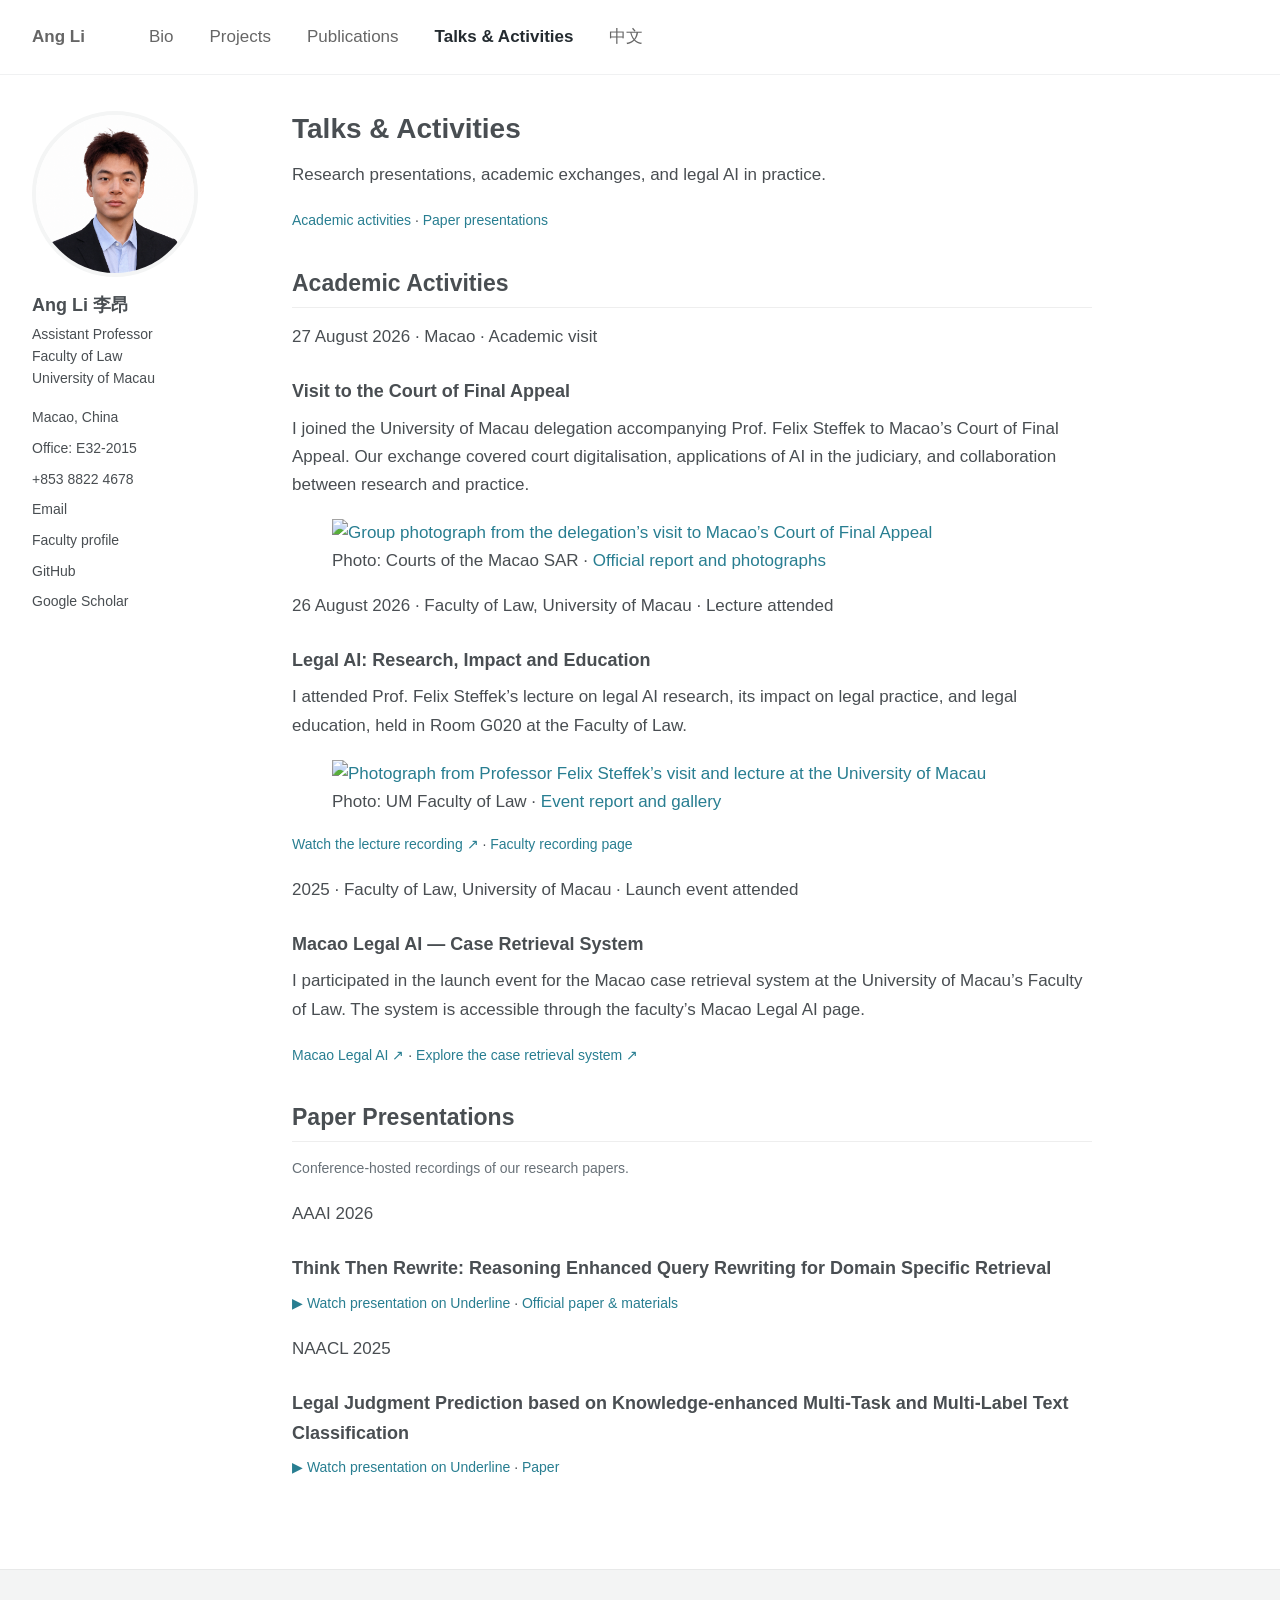
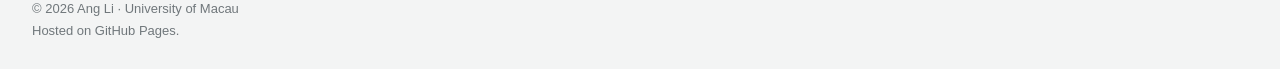
==== activities.html @ ab8d1d8f "Add academic activities, official talk recordings and News emojis" ====
<!doctype html><html lang="en"><head><meta charset="utf-8"><meta name="viewport" content="width=device-width,initial-scale=1"><title>Talks &amp; Activities - Ang Li</title><meta name="description" content="Ang Li (李昂), Assistant Professor at the Faculty of Law, University of Macau. Legal AI, information retrieval, and trustworthy large language models."><link rel="stylesheet" href="style.css"></head><body><a class="skip" href="#content">Skip to content</a><header><nav aria-label="Main navigation"><a class="brand" href="index.html">Ang Li</a><a class="" href="bio.html">Bio</a><a class="" href="projects.html">Projects</a><a class="" href="publications.html">Publications</a><a class="" href="activities.html" aria-current="page">Talks &amp; Activities</a><a class="" href="cn.html">中文</a></nav></header><main><aside aria-label="About Ang Li"><img src="portrait.svg?v=20261024" alt="Ang Li"><h2>Ang Li 李昂</h2><p>Assistant Professor<br>Faculty of Law<br>University of Macau</p><ul><li>Macao, China</li><li>Office: E32-2015</li><li><a href="tel:+85388224678">+853 8822 4678</a></li><li><a href="mailto:leeyonli@um.edu.mo">Email</a></li><li><a href="https://fll.um.edu.mo/ang-li/?lang=zh-hant">Faculty profile</a></li><li><a href="https://github.com/LIANG-star177">GitHub</a></li><li><a href="https://scholar.google.com/citations?user=evbApx4AAAAJ">Google Scholar</a></li></ul></aside><article id="content"><h1>Talks &amp; Activities</h1>
<p>Research presentations, academic exchanges, and legal AI in practice.</p>
<p class="links"><a href="#activities">Academic activities</a> · <a href="#presentations">Paper presentations</a></p>
<h2 id="activities">Academic Activities</h2>
<section class="activity" id="court"><p class="activity-meta">27 August 2026 · Macao · Academic visit</p>
<h3>Visit to the Court of Final Appeal</h3>
<p>I joined the University of Macau delegation accompanying Prof. Felix Steffek to Macao’s Court of Final Appeal. Our exchange covered court digitalisation, applications of AI in the judiciary, and collaboration between research and practice.</p>
<figure><a href="https://www.court.gov.mo/zh/subpage/news?id=3559"><img loading="lazy" src="https://www.court.gov.mo/uploads/media/cache/photo/uploads/attachment/19/jpg/1787912619kzlku.jpg" alt="Group photograph from the delegation’s visit to Macao’s Court of Final Appeal"></a><figcaption>Photo: Courts of the Macao SAR · <a href="https://www.court.gov.mo/zh/subpage/news?id=3559">Official report and photographs</a></figcaption></figure></section>
<section class="activity" id="felix"><p class="activity-meta">26 August 2026 · Faculty of Law, University of Macau · Lecture attended</p>
<h3>Legal AI: Research, Impact and Education</h3>
<p>I attended Prof. Felix Steffek’s lecture on legal AI research, its impact on legal practice, and legal education, held in Room G020 at the Faculty of Law.</p>
<figure><a href="https://fll.um.edu.mo/cambridge-professor-felix-steffek-visits-um-faculty-of-law-to-discuss-legal-ai-research-and-judicial-applications/"><img loading="lazy" src="https://fll.um.edu.mo/wp-content/uploads/2026/09/professor-felix-steffek-4.png" alt="Photograph from Professor Felix Steffek’s visit and lecture at the University of Macau"></a><figcaption>Photo: UM Faculty of Law · <a href="https://fll.um.edu.mo/cambridge-professor-felix-steffek-visits-um-faculty-of-law-to-discuss-legal-ai-research-and-judicial-applications/">Event report and gallery</a></figcaption></figure>
<p class="links"><a href="https://uofmacau-my.sharepoint.com/:f:/g/personal/yc67081_um_edu_mo/IgAyzR_k_fMnQo9-LBoHu1FGAUIiKh-hZMZQsrbWgXhMeSk?e=HXpJOn">Watch the lecture recording ↗</a> · <a href="https://fll.um.edu.mo/research/joint-centre-for-law-and-artificial-intelligence/">Faculty recording page</a></p></section>
<section class="activity" id="legal-ai"><p class="activity-meta">2025 · Faculty of Law, University of Macau · Launch event attended</p>
<h3>Macao Legal AI — Case Retrieval System</h3><p>I participated in the launch event for the Macao case retrieval system at the University of Macau’s Faculty of Law. The system is accessible through the faculty’s Macao Legal AI page.</p><p class="links"><a href="https://fll.um.edu.mo/research/joint-centre-for-law-and-artificial-intelligence/">Macao Legal AI ↗</a> · <a href="https://fll-um-edu.jinriyuefa.com/case-retrieval">Explore the case retrieval system ↗</a></p></section>
<h2 id="presentations">Paper Presentations</h2><p class="muted">Conference-hosted recordings of our research papers.</p>
<section class="activity"><p class="activity-meta">AAAI 2026</p><h3>Think Then Rewrite: Reasoning Enhanced Query Rewriting for Domain Specific Retrieval</h3><p class="links"><a href="https://underline.io/lecture/140530-think-then-rewrite-reasoning-enhanced-query-rewriting-for-domain-specific-retrieval">▶ Watch presentation on Underline</a> · <a href="https://ojs.aaai.org/index.php/AAAI/article/view/38527">Official paper &amp; materials</a></p></section>
<section class="activity"><p class="activity-meta">NAACL 2025</p><h3>Legal Judgment Prediction based on Knowledge-enhanced Multi-Task and Multi-Label Text Classification</h3><p class="links"><a href="https://underline.io/lecture/117318-legal-judgment-prediction-based-on-knowledge-enhanced-multi-task-and-multi-label-text-classification">▶ Watch presentation on Underline</a> · <a href="https://aclanthology.org/2025.naacl-long.355/">Paper</a></p></section>
</article></main><footer>© 2026 Ang Li · University of Macau<br>Hosted on GitHub Pages.</footer></body></html>
---- style.css ----
*{box-sizing:border-box}html{scroll-behavior:smooth}body{margin:0;color:#494e52;background:#fff;font-family:-apple-system,BlinkMacSystemFont,"Segoe UI",Arial,"Noto Sans SC",sans-serif;font-size:17px;line-height:1.65}a{color:#287e91;text-decoration:none}a:hover{text-decoration:underline}a:focus-visible,button:focus-visible{outline:3px solid #287e91;outline-offset:5px}header{border-bottom:1px solid #f0f1f2}nav{max-width:1280px;margin:auto;display:flex;align-items:center;gap:36px;padding:23px 32px;flex-wrap:wrap}nav a{color:#666;font-size:17px}nav .brand{font-weight:700;margin-right:28px}nav a[aria-current=page]{color:#242b30;font-weight:600}main{max-width:1280px;margin:36px auto 70px;padding:0 32px;display:grid;grid-template-columns:220px minmax(0,800px);gap:40px}aside{font-size:14px;line-height:1.55}aside img{width:166px;height:166px;object-fit:cover;object-position:center 28%;border:4px solid #f4f5f5;border-radius:50%;display:block;margin-bottom:16px}aside h2{font-size:18px;margin:0 0 6px;border:0;padding:0}aside p{margin:4px 0 18px}aside ul{list-style:none;padding:0;margin:18px 0}aside li{margin:9px 0}aside a{color:#494e52}h1{font-size:28px;line-height:1.3;margin:0 0 14px}h2{font-size:23px;margin:34px 0 15px;border-bottom:1px solid #eee;padding-bottom:8px;line-height:1.4}h3{font-size:18px;margin:26px 0 8px}p{margin:0 0 20px}ul,ol{padding-left:24px}li{margin:0 0 14px}.intro{margin-bottom:26px}.muted{color:#687178;font-size:14px}.publications li{margin-bottom:24px}.paper-title{font-weight:600;color:#333}.links{font-size:14px;margin-top:5px}.notice{padding-left:17px;border-left:3px solid #65a6b4;margin:26px 0}.project{margin-bottom:30px}footer{background:#f3f4f4;border-top:1px solid #e8e9e9;padding:28px max(32px,calc((100vw - 1216px)/2));font-size:13px;color:#70777b}.skip{position:absolute;top:-80px}.skip:focus{top:0;background:white;padding:10px;z-index:5}@media(max-width:760px){body{font-size:16px}nav{gap:18px;padding:18px 22px}nav .brand{width:100%;margin:0}main{display:block;padding:0 22px;margin-top:25px}aside{display:grid;grid-template-columns:95px 1fr;gap:0 18px;margin-bottom:32px}aside img{width:90px;height:90px;grid-row:1/4}aside h2{align-self:end}aside p{margin:3px 0}aside ul{grid-column:1/-1;display:flex;flex-wrap:wrap;gap:8px 20px;margin:14px 0 0}aside li{margin:0}h1{font-size:26px}h2{font-size:22px}footer{padding:24px 22px}}
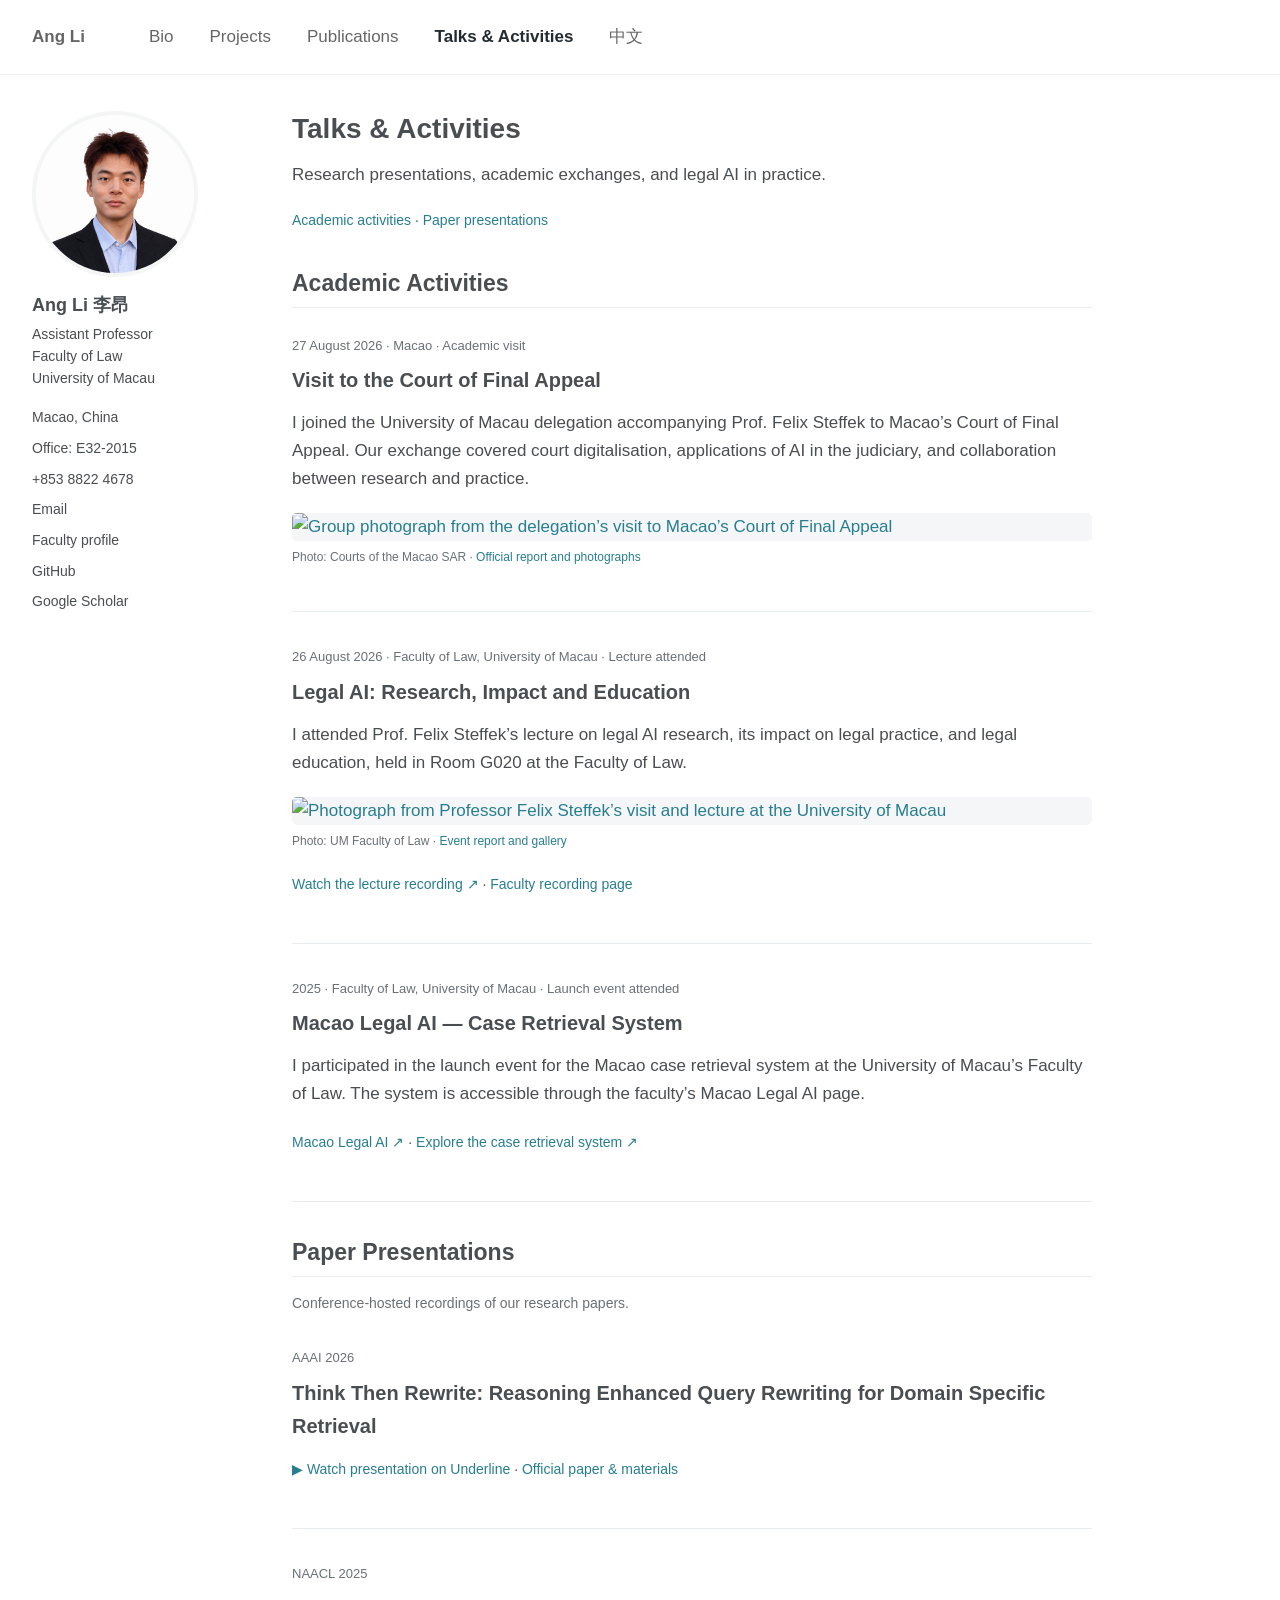
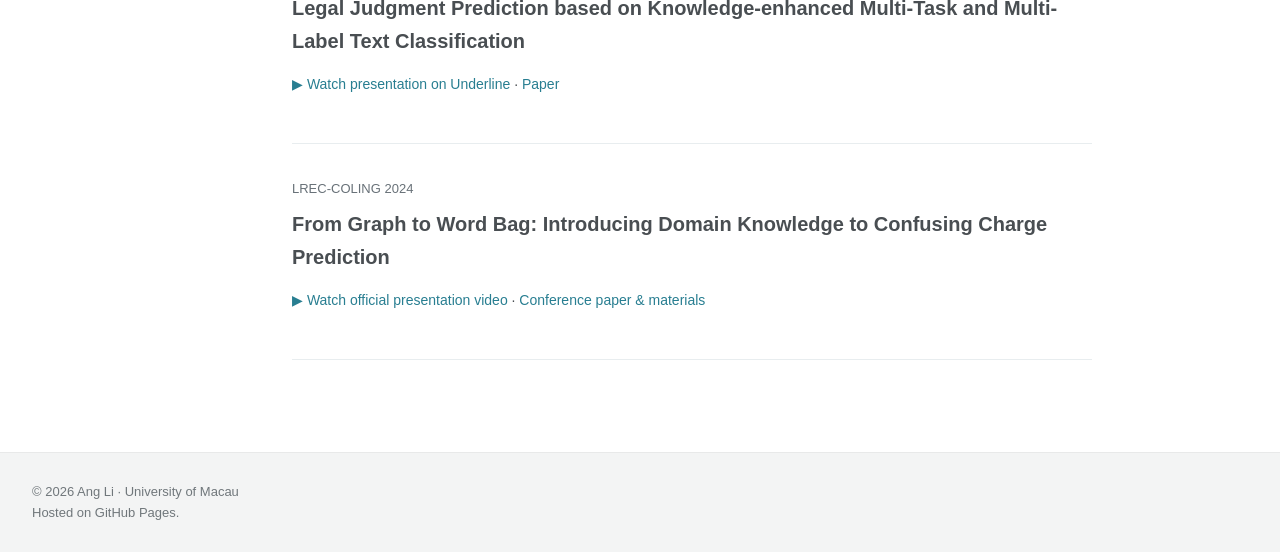
==== commit b301f5f2: "Add verified LREC-COLING 2024 presentation video" ====
--- a/activities.html
+++ b/activities.html
@@ -16,4 +16,4 @@
 <h2 id="presentations">Paper Presentations</h2><p class="muted">Conference-hosted recordings of our research papers.</p>
 <section class="activity"><p class="activity-meta">AAAI 2026</p><h3>Think Then Rewrite: Reasoning Enhanced Query Rewriting for Domain Specific Retrieval</h3><p class="links"><a href="https://underline.io/lecture/140530-think-then-rewrite-reasoning-enhanced-query-rewriting-for-domain-specific-retrieval">▶ Watch presentation on Underline</a> · <a href="https://ojs.aaai.org/index.php/AAAI/article/view/38527">Official paper &amp; materials</a></p></section>
 <section class="activity"><p class="activity-meta">NAACL 2025</p><h3>Legal Judgment Prediction based on Knowledge-enhanced Multi-Task and Multi-Label Text Classification</h3><p class="links"><a href="https://underline.io/lecture/117318-legal-judgment-prediction-based-on-knowledge-enhanced-multi-task-and-multi-label-text-classification">▶ Watch presentation on Underline</a> · <a href="https://aclanthology.org/2025.naacl-long.355/">Paper</a></p></section>
-</article></main><footer>© 2026 Ang Li · University of Macau<br>Hosted on GitHub Pages.</footer></body></html>+<section class="activity"><p class="activity-meta">LREC-COLING 2024</p><h3>From Graph to Word Bag: Introducing Domain Knowledge to Confusing Charge Prediction</h3><p class="links"><a href="https://www.lrec-conf.org/proceedings/lrec-coling-2024/media/videos/900.mp4">▶ Watch official presentation video</a> · <a href="https://lrec.elra.info/lrec2024-main-0659">Conference paper &amp; materials</a></p></section></article></main><footer>© 2026 Ang Li · University of Macau<br>Hosted on GitHub Pages.</footer></body></html>
--- a/style.css
+++ b/style.css
@@ -1 +1,3 @@
-*{box-sizing:border-box}html{scroll-behavior:smooth}body{margin:0;color:#494e52;background:#fff;font-family:-apple-system,BlinkMacSystemFont,"Segoe UI",Arial,"Noto Sans SC",sans-serif;font-size:17px;line-height:1.65}a{color:#287e91;text-decoration:none}a:hover{text-decoration:underline}a:focus-visible,button:focus-visible{outline:3px solid #287e91;outline-offset:5px}header{border-bottom:1px solid #f0f1f2}nav{max-width:1280px;margin:auto;display:flex;align-items:center;gap:36px;padding:23px 32px;flex-wrap:wrap}nav a{color:#666;font-size:17px}nav .brand{font-weight:700;margin-right:28px}nav a[aria-current=page]{color:#242b30;font-weight:600}main{max-width:1280px;margin:36px auto 70px;padding:0 32px;display:grid;grid-template-columns:220px minmax(0,800px);gap:40px}aside{font-size:14px;line-height:1.55}aside img{width:166px;height:166px;object-fit:cover;object-position:center 28%;border:4px solid #f4f5f5;border-radius:50%;display:block;margin-bottom:16px}aside h2{font-size:18px;margin:0 0 6px;border:0;padding:0}aside p{margin:4px 0 18px}aside ul{list-style:none;padding:0;margin:18px 0}aside li{margin:9px 0}aside a{color:#494e52}h1{font-size:28px;line-height:1.3;margin:0 0 14px}h2{font-size:23px;margin:34px 0 15px;border-bottom:1px solid #eee;padding-bottom:8px;line-height:1.4}h3{font-size:18px;margin:26px 0 8px}p{margin:0 0 20px}ul,ol{padding-left:24px}li{margin:0 0 14px}.intro{margin-bottom:26px}.muted{color:#687178;font-size:14px}.publications li{margin-bottom:24px}.paper-title{font-weight:600;color:#333}.links{font-size:14px;margin-top:5px}.notice{padding-left:17px;border-left:3px solid #65a6b4;margin:26px 0}.project{margin-bottom:30px}footer{background:#f3f4f4;border-top:1px solid #e8e9e9;padding:28px max(32px,calc((100vw - 1216px)/2));font-size:13px;color:#70777b}.skip{position:absolute;top:-80px}.skip:focus{top:0;background:white;padding:10px;z-index:5}@media(max-width:760px){body{font-size:16px}nav{gap:18px;padding:18px 22px}nav .brand{width:100%;margin:0}main{display:block;padding:0 22px;margin-top:25px}aside{display:grid;grid-template-columns:95px 1fr;gap:0 18px;margin-bottom:32px}aside img{width:90px;height:90px;grid-row:1/4}aside h2{align-self:end}aside p{margin:3px 0}aside ul{grid-column:1/-1;display:flex;flex-wrap:wrap;gap:8px 20px;margin:14px 0 0}aside li{margin:0}h1{font-size:26px}h2{font-size:22px}footer{padding:24px 22px}}+*{box-sizing:border-box}html{scroll-behavior:smooth}body{margin:0;color:#494e52;background:#fff;font-family:-apple-system,BlinkMacSystemFont,"Segoe UI",Arial,"Noto Sans SC",sans-serif;font-size:17px;line-height:1.65}a{color:#287e91;text-decoration:none}a:hover{text-decoration:underline}a:focus-visible,button:focus-visible{outline:3px solid #287e91;outline-offset:5px}header{border-bottom:1px solid #f0f1f2}nav{max-width:1280px;margin:auto;display:flex;align-items:center;gap:36px;padding:23px 32px;flex-wrap:wrap}nav a{color:#666;font-size:17px}nav .brand{font-weight:700;margin-right:28px}nav a[aria-current=page]{color:#242b30;font-weight:600}main{max-width:1280px;margin:36px auto 70px;padding:0 32px;display:grid;grid-template-columns:220px minmax(0,800px);gap:40px}aside{font-size:14px;line-height:1.55}aside img{width:166px;height:166px;object-fit:cover;object-position:center 28%;border:4px solid #f4f5f5;border-radius:50%;display:block;margin-bottom:16px}aside h2{font-size:18px;margin:0 0 6px;border:0;padding:0}aside p{margin:4px 0 18px}aside ul{list-style:none;padding:0;margin:18px 0}aside li{margin:9px 0}aside a{color:#494e52}h1{font-size:28px;line-height:1.3;margin:0 0 14px}h2{font-size:23px;margin:34px 0 15px;border-bottom:1px solid #eee;padding-bottom:8px;line-height:1.4}h3{font-size:18px;margin:26px 0 8px}p{margin:0 0 20px}ul,ol{padding-left:24px}li{margin:0 0 14px}.intro{margin-bottom:26px}.muted{color:#687178;font-size:14px}.publications li{margin-bottom:24px}.paper-title{font-weight:600;color:#333}.links{font-size:14px;margin-top:5px}.notice{padding-left:17px;border-left:3px solid #65a6b4;margin:26px 0}.project{margin-bottom:30px}footer{background:#f3f4f4;border-top:1px solid #e8e9e9;padding:28px max(32px,calc((100vw - 1216px)/2));font-size:13px;color:#70777b}.skip{position:absolute;top:-80px}.skip:focus{top:0;background:white;padding:10px;z-index:5}@media(max-width:760px){body{font-size:16px}nav{gap:18px;padding:18px 22px}nav .brand{width:100%;margin:0}main{display:block;padding:0 22px;margin-top:25px}aside{display:grid;grid-template-columns:95px 1fr;gap:0 18px;margin-bottom:32px}aside img{width:90px;height:90px;grid-row:1/4}aside h2{align-self:end}aside p{margin:3px 0}aside ul{grid-column:1/-1;display:flex;flex-wrap:wrap;gap:8px 20px;margin:14px 0 0}aside li{margin:0}h1{font-size:26px}h2{font-size:22px}footer{padding:24px 22px}}
+/* Academic activity gallery */
+.news-list{list-style:none;padding-left:0}.news-list li>span{display:inline-block;width:1.8em}.activity{padding:12px 0 25px;border-bottom:1px solid #e8edef;margin-bottom:22px}.activity h3{font-size:20px;margin:4px 0 12px}.activity-meta{font-size:13px;color:#687178;margin:0 0 8px}.activity figure{margin:18px 0}.activity figure img{display:block;width:100%;height:auto;max-height:430px;object-fit:contain;background:#f5f6f7;border-radius:5px}.activity figcaption{font-size:12px;color:#687178;margin-top:7px}.activity .links{line-height:2}section[id],h2[id]{scroll-margin-top:20px}
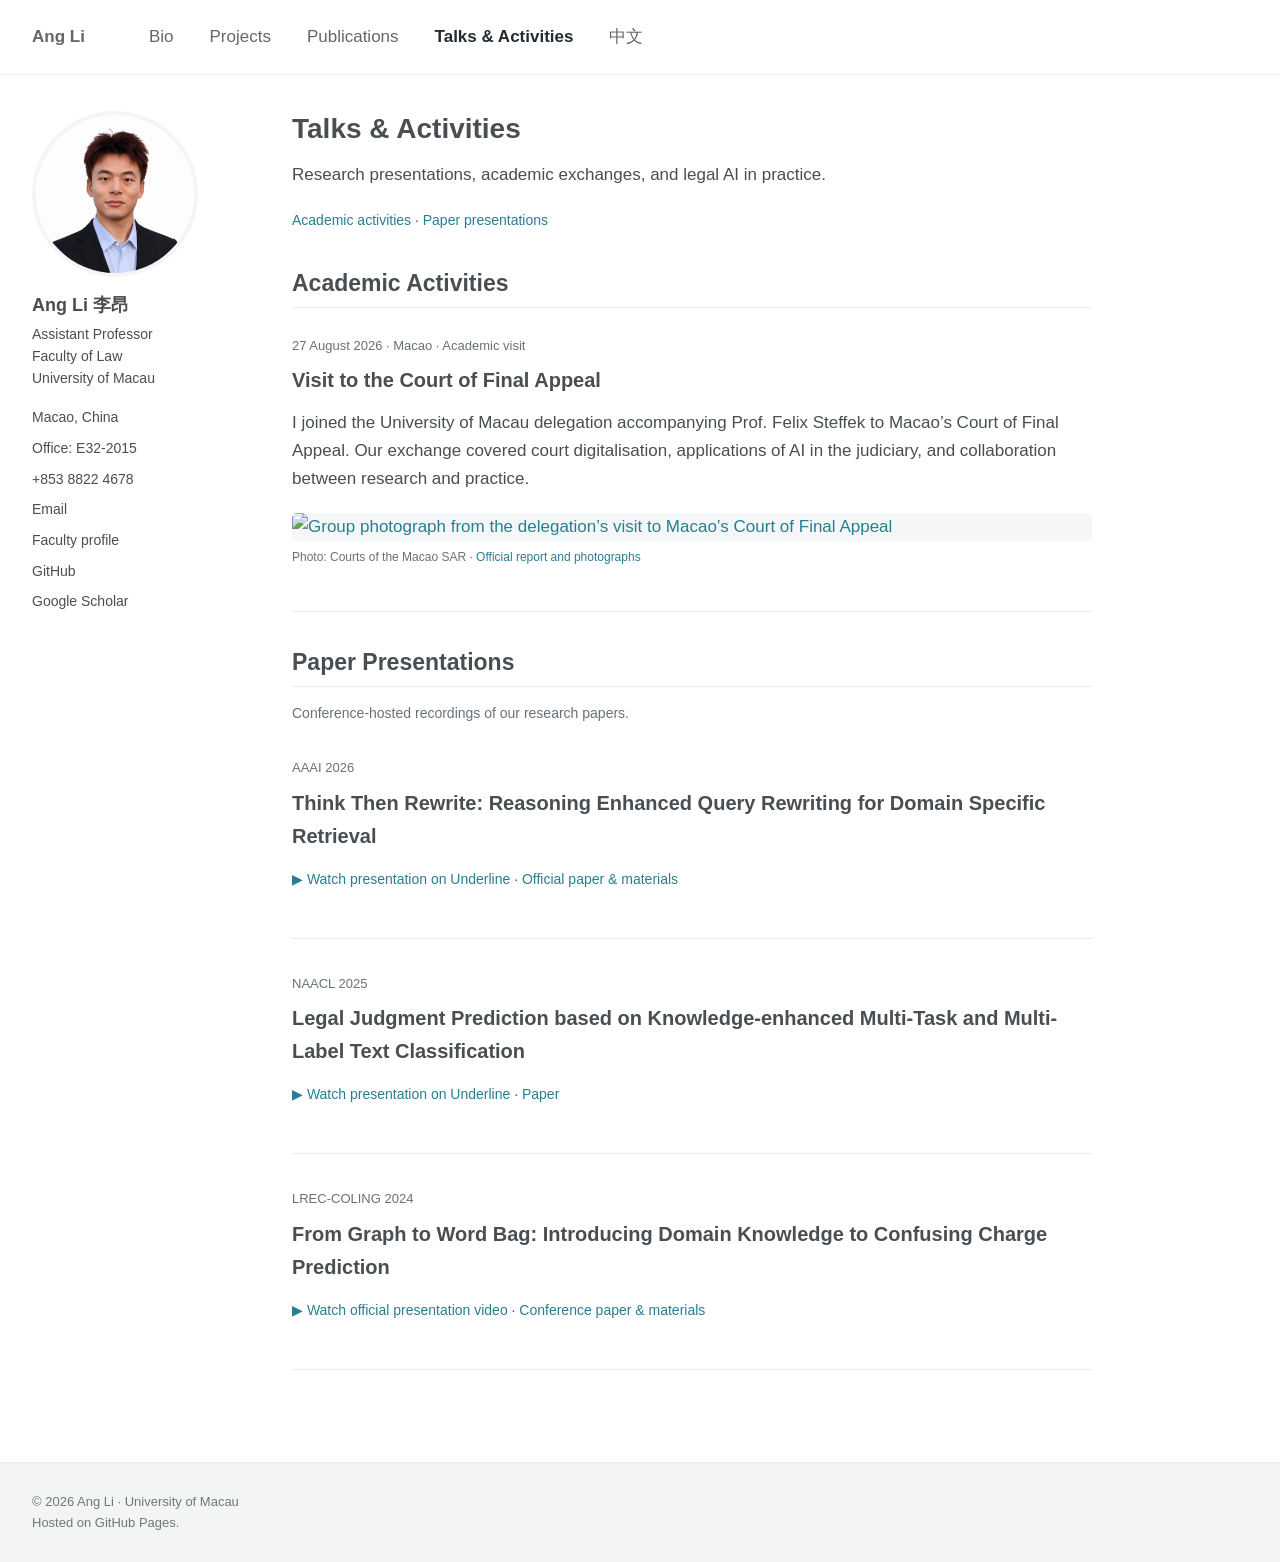
==== commit a6aa13a1: "Remove activities without a personal event photograph" ====
--- a/activities.html
+++ b/activities.html
@@ -6,13 +6,6 @@
 <h3>Visit to the Court of Final Appeal</h3>
 <p>I joined the University of Macau delegation accompanying Prof. Felix Steffek to Macao’s Court of Final Appeal. Our exchange covered court digitalisation, applications of AI in the judiciary, and collaboration between research and practice.</p>
 <figure><a href="https://www.court.gov.mo/zh/subpage/news?id=3559"><img loading="lazy" src="https://www.court.gov.mo/uploads/media/cache/photo/uploads/attachment/19/jpg/1787912619kzlku.jpg" alt="Group photograph from the delegation’s visit to Macao’s Court of Final Appeal"></a><figcaption>Photo: Courts of the Macao SAR · <a href="https://www.court.gov.mo/zh/subpage/news?id=3559">Official report and photographs</a></figcaption></figure></section>
-<section class="activity" id="felix"><p class="activity-meta">26 August 2026 · Faculty of Law, University of Macau · Lecture attended</p>
-<h3>Legal AI: Research, Impact and Education</h3>
-<p>I attended Prof. Felix Steffek’s lecture on legal AI research, its impact on legal practice, and legal education, held in Room G020 at the Faculty of Law.</p>
-<figure><a href="https://fll.um.edu.mo/cambridge-professor-felix-steffek-visits-um-faculty-of-law-to-discuss-legal-ai-research-and-judicial-applications/"><img loading="lazy" src="https://fll.um.edu.mo/wp-content/uploads/2026/09/professor-felix-steffek-4.png" alt="Photograph from Professor Felix Steffek’s visit and lecture at the University of Macau"></a><figcaption>Photo: UM Faculty of Law · <a href="https://fll.um.edu.mo/cambridge-professor-felix-steffek-visits-um-faculty-of-law-to-discuss-legal-ai-research-and-judicial-applications/">Event report and gallery</a></figcaption></figure>
-<p class="links"><a href="https://uofmacau-my.sharepoint.com/:f:/g/personal/yc67081_um_edu_mo/IgAyzR_k_fMnQo9-LBoHu1FGAUIiKh-hZMZQsrbWgXhMeSk?e=HXpJOn">Watch the lecture recording ↗</a> · <a href="https://fll.um.edu.mo/research/joint-centre-for-law-and-artificial-intelligence/">Faculty recording page</a></p></section>
-<section class="activity" id="legal-ai"><p class="activity-meta">2025 · Faculty of Law, University of Macau · Launch event attended</p>
-<h3>Macao Legal AI — Case Retrieval System</h3><p>I participated in the launch event for the Macao case retrieval system at the University of Macau’s Faculty of Law. The system is accessible through the faculty’s Macao Legal AI page.</p><p class="links"><a href="https://fll.um.edu.mo/research/joint-centre-for-law-and-artificial-intelligence/">Macao Legal AI ↗</a> · <a href="https://fll-um-edu.jinriyuefa.com/case-retrieval">Explore the case retrieval system ↗</a></p></section>
 <h2 id="presentations">Paper Presentations</h2><p class="muted">Conference-hosted recordings of our research papers.</p>
 <section class="activity"><p class="activity-meta">AAAI 2026</p><h3>Think Then Rewrite: Reasoning Enhanced Query Rewriting for Domain Specific Retrieval</h3><p class="links"><a href="https://underline.io/lecture/140530-think-then-rewrite-reasoning-enhanced-query-rewriting-for-domain-specific-retrieval">▶ Watch presentation on Underline</a> · <a href="https://ojs.aaai.org/index.php/AAAI/article/view/38527">Official paper &amp; materials</a></p></section>
 <section class="activity"><p class="activity-meta">NAACL 2025</p><h3>Legal Judgment Prediction based on Knowledge-enhanced Multi-Task and Multi-Label Text Classification</h3><p class="links"><a href="https://underline.io/lecture/117318-legal-judgment-prediction-based-on-knowledge-enhanced-multi-task-and-multi-label-text-classification">▶ Watch presentation on Underline</a> · <a href="https://aclanthology.org/2025.naacl-long.355/">Paper</a></p></section>
